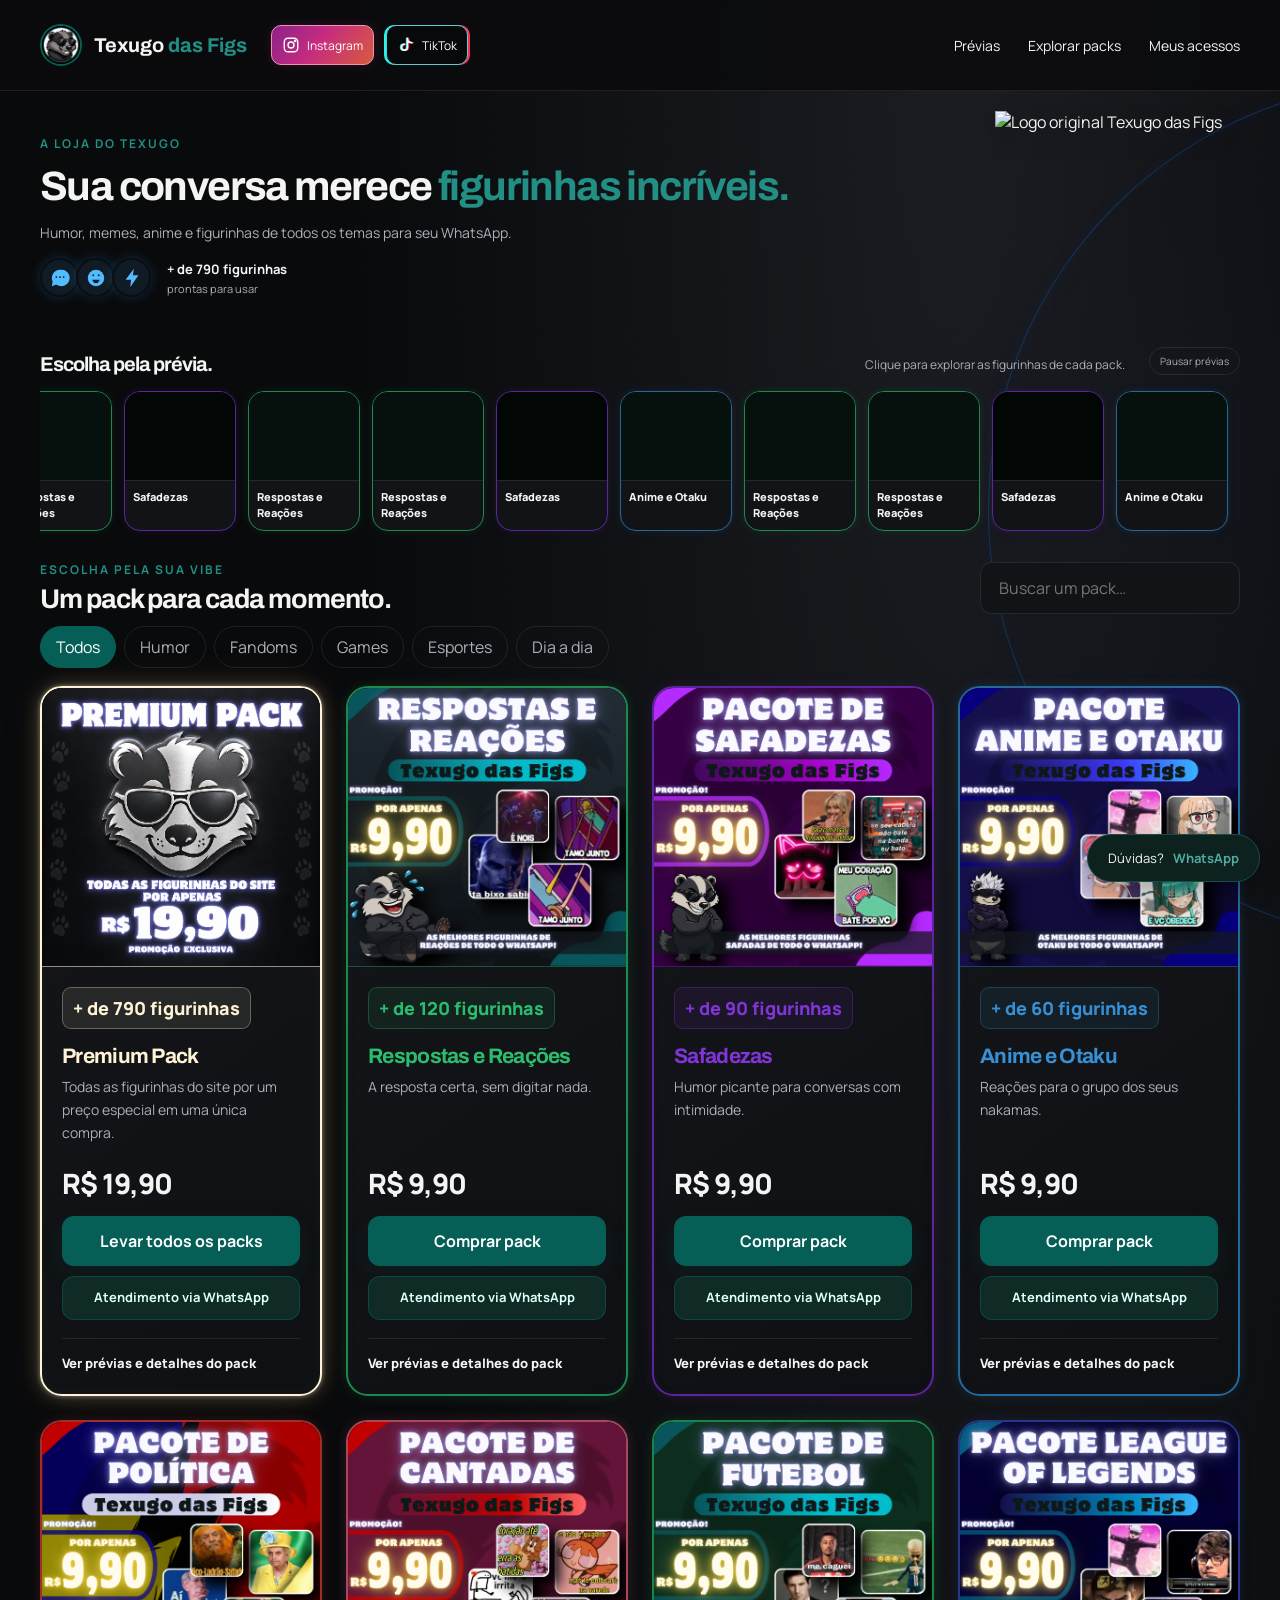
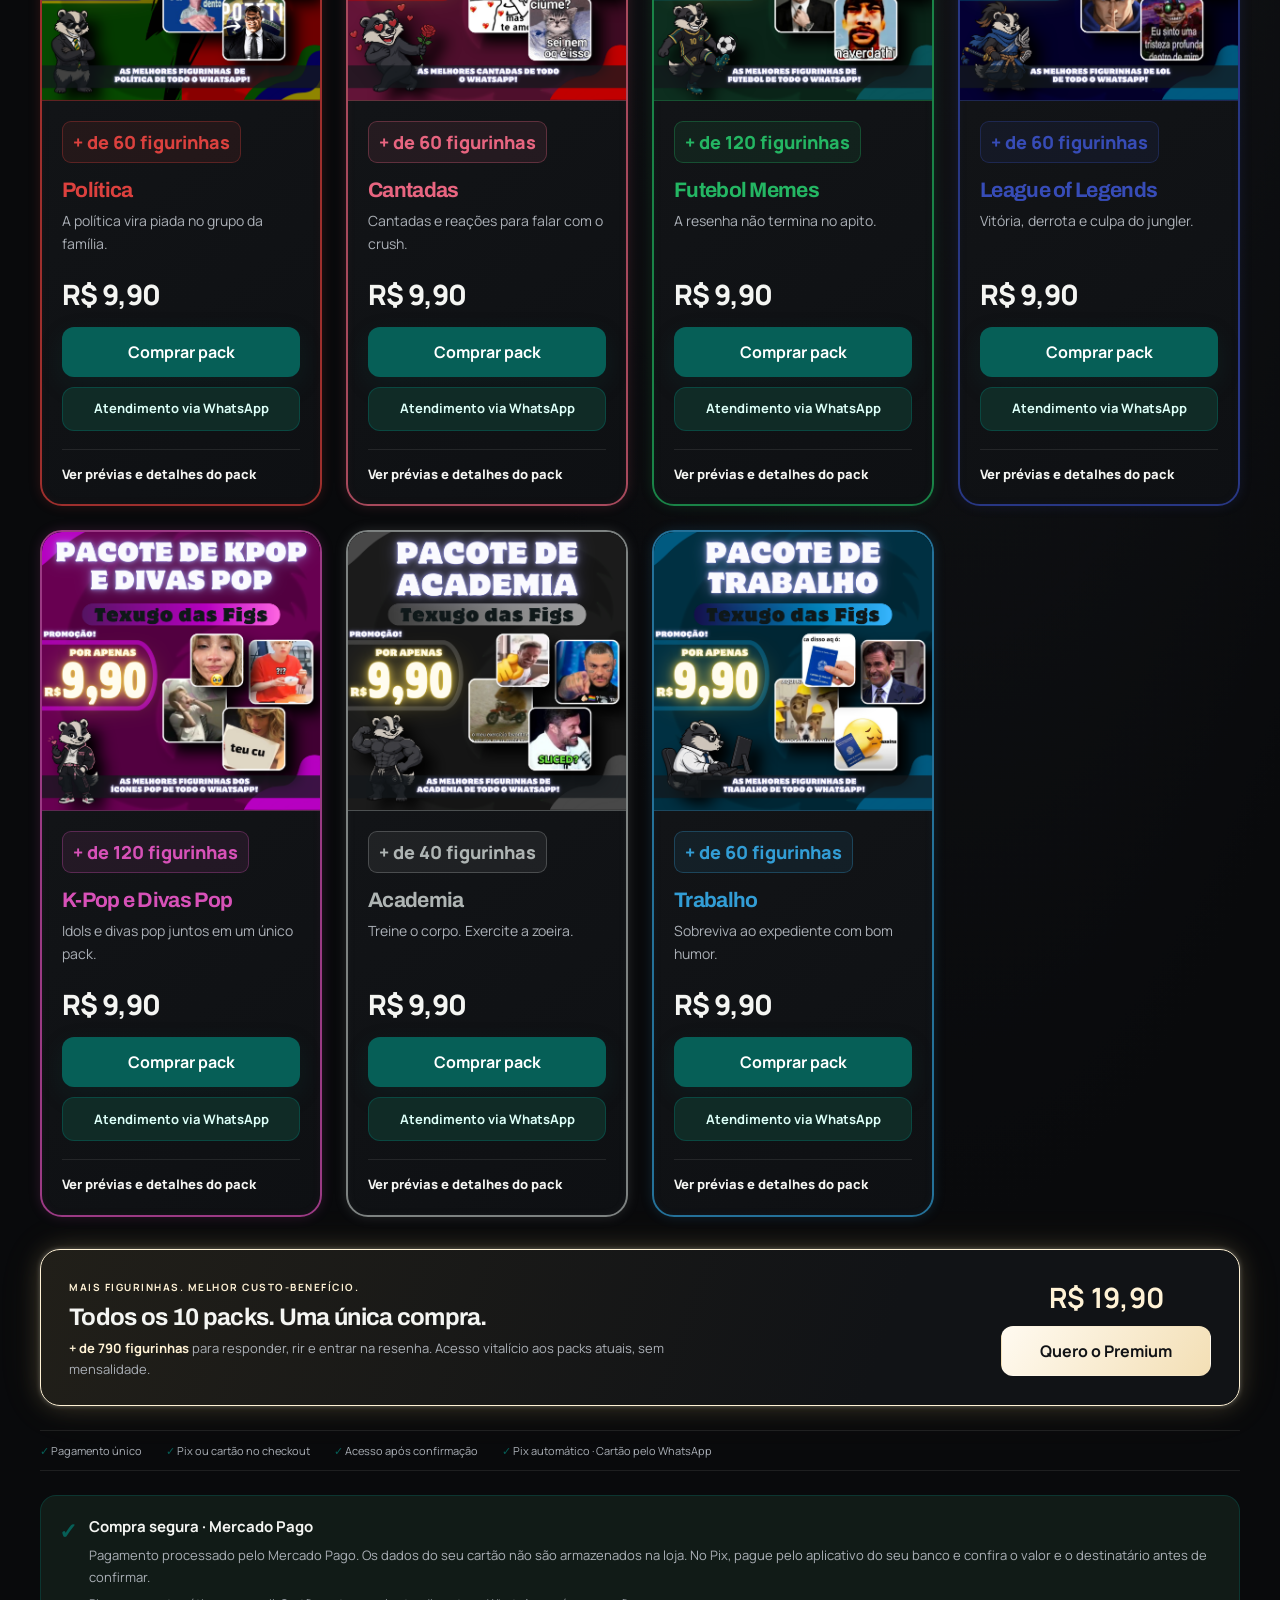
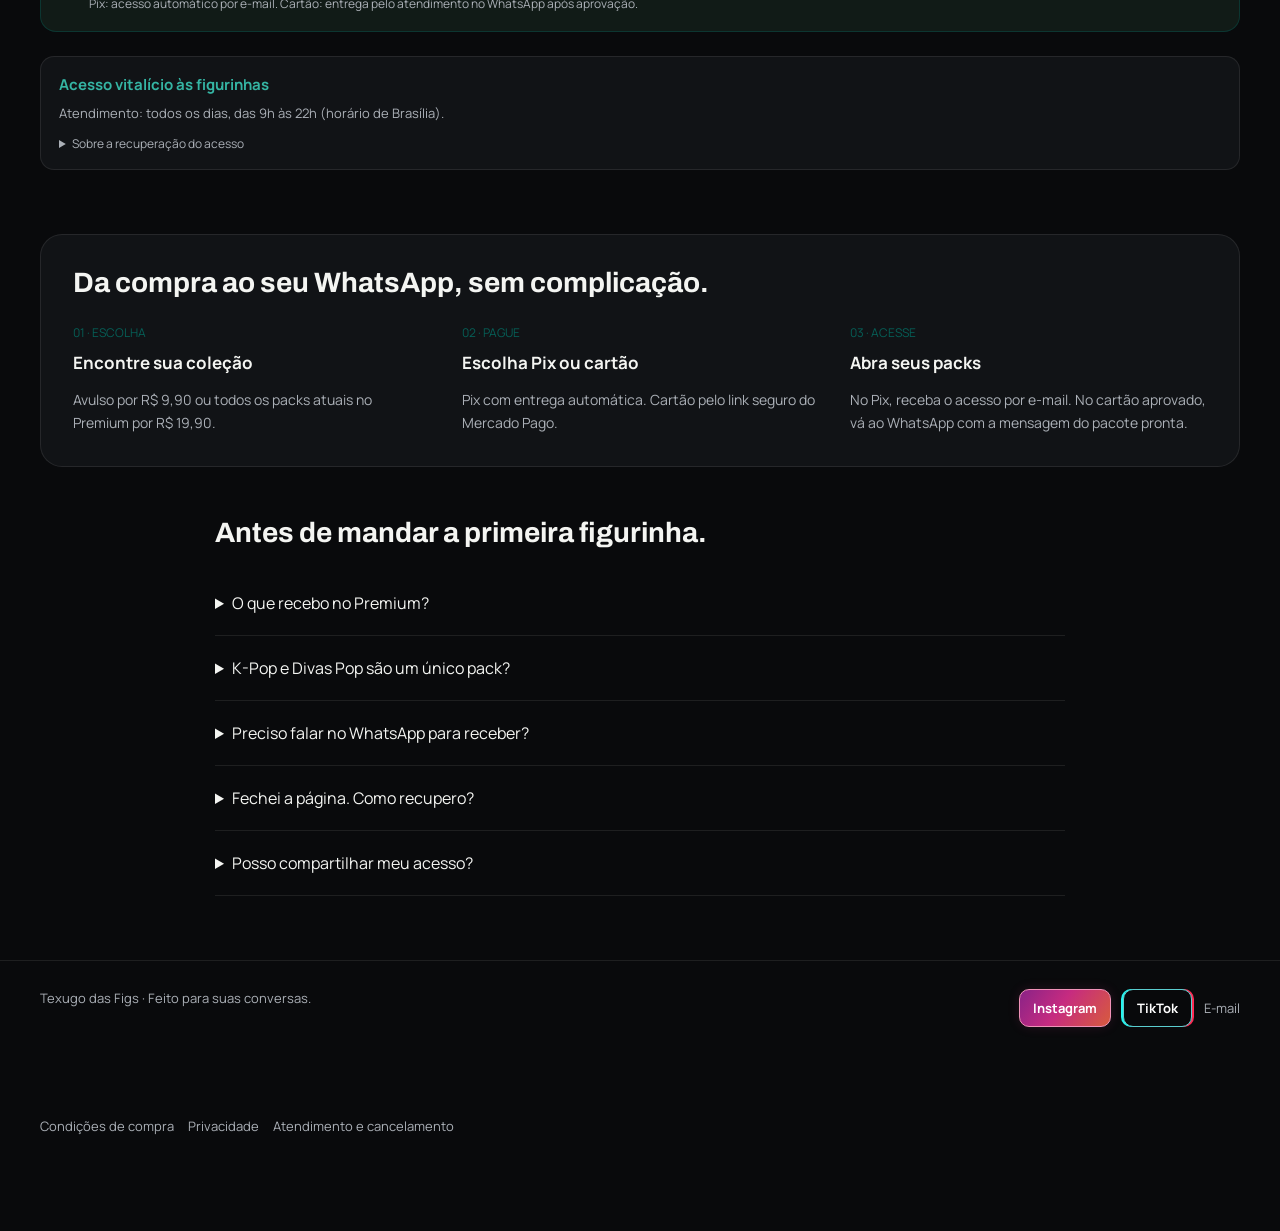
==== tiktok/index.html @ ea9af970 "Adicionar vitrine TikTok com catálogo próprio" ====
<!doctype html>
<html lang="pt-BR">
<head>
  <meta charset="utf-8"><meta name="viewport" content="width=device-width,initial-scale=1">
  <meta name="referrer" content="no-referrer"><meta name="theme-color" content="#050b09"><meta name="robots" content="noindex,nofollow">
  <meta name="description" content="Texugo das Figs — escolha seu pack, pague e acesse seus canais.">
  <title>Texugo das Figs · Seus packs, sem complicação</title>
  <link rel="icon" href="../media/icone02.png"><link rel="stylesheet" href="../styles.css?v=c48d117406fb">
  <script src="../app.js?v=26219bab8dd5" type="module"></script>
</head>
<body>
  <div id="demo-banner" class="demo-banner" hidden>PRÉVIA LOCAL · Pagamentos e e-mails simulados. Nenhuma cobrança real.</div>
  <header class="header"><div class="brand-zone"><a class="brand" id="home-link" href="/"><img src="../media/icone02.png" alt=""><span>Texugo <strong>das Figs</strong></span></a><div class="social-links" aria-label="Redes sociais"><a class="social-link" href="https://www.instagram.com/texugodasfigs/" target="_blank" rel="noopener noreferrer" aria-label="Instagram do Texugo das Figs"><svg viewBox="0 0 24 24" aria-hidden="true"><rect x="3" y="3" width="18" height="18" rx="5"/><circle cx="12" cy="12" r="4"/><circle cx="17.5" cy="6.5" r=".8"/></svg><span>Instagram</span></a><a class="social-link" href="https://www.tiktok.com/@texugodasfigs" target="_blank" rel="noopener noreferrer" aria-label="TikTok do Texugo das Figs"><svg viewBox="0 0 24 24" aria-hidden="true"><path d="M14 3v12a4 4 0 1 1-4-4m4-8c0 4 3 6 6 6"/></svg><span>TikTok</span></a></div></div><nav aria-label="Principal"><a id="previews-link" href="/#previas">Prévias</a><a id="catalog-link" href="/#packs">Explorar packs</a><a id="recover-link" href="/recuperar">Meus acessos</a></nav></header>
  <main id="main" tabindex="-1"><p class="loading">Preparando suas figurinhas…</p></main>
  <footer><span>Texugo das Figs · Feito para suas conversas.</span><div class="footer-socials"><a href="https://www.instagram.com/texugodasfigs/" target="_blank" rel="noopener noreferrer">Instagram</a><a href="https://www.tiktok.com/@texugodasfigs" target="_blank" rel="noopener noreferrer">TikTok</a><a href="mailto:texugodasfigs@gmail.com">E-mail</a></div></footer>
  <a class="support" target="_blank" rel="noopener noreferrer" href="https://wa.me/5588992367356?text=Ol%C3%A1%2C%20Texugo%20das%20Figs!%20Queria%20saber%20mais%20sobre%20os%20seus%20packs." aria-label="Tirar dúvidas no WhatsApp">Dúvidas? <span>WhatsApp</span></a>
  <div class="policy-links" aria-label="Informações da loja"><a href="/condicoes">Condições de compra</a><a href="/privacidade">Privacidade</a><a href="/atendimento">Atendimento e cancelamento</a></div>
  <noscript>Ative o JavaScript para escolher um pacote e acompanhar sua compra.</noscript>
</body>
</html>
---- styles.css ----
@import url('https://fonts.googleapis.com/css2?family=Archivo:wght@500;600;700;800;900&family=Manrope:wght@400;500;600;700;800&display=swap');
:root{color-scheme:dark;--bg:#050b09;--panel:#0a1512;--line:rgba(255,255,255,.11);--text:#f4f5f2;--muted:#9eada7;--green:#18ad78;--radius:22px;font-family:Manrope,Arial,Helvetica,sans-serif;background:var(--bg);color:var(--text)}
*{box-sizing:border-box}body{margin:0}a{color:inherit;text-decoration:none}button,input{font:inherit}button,a,input{touch-action:manipulation}button{cursor:pointer}button:disabled{cursor:wait;opacity:.55}[hidden]{display:none!important}:focus-visible{outline:3px solid var(--green);outline-offset:5px}button,a,input{outline-offset:4px}
.demo-banner{text-align:center;background:#e8c66d;color:#201a08;font-size:13px;font-weight:700;padding:10px 16px}.header{max-width:1440px;margin:auto;padding:24px 40px;display:flex;align-items:center;justify-content:space-between;border-bottom:1px solid var(--line);gap:20px}.brand{display:flex;align-items:center;gap:12px;font-size:20px;font-weight:700;white-space:nowrap}.brand img{width:42px;height:42px;object-fit:contain}.brand strong{color:var(--green)}nav{display:flex;gap:28px;font-size:14px}nav a:hover{color:var(--green)}main{max-width:1440px;margin:auto;padding:0 40px 64px;min-height:65vh}.hero{padding:70px 0 54px;display:grid;grid-template-columns:1.4fr 1fr;gap:50px;align-items:center}.eyebrow{font-size:12px;letter-spacing:2px;color:var(--green);font-weight:700;text-transform:uppercase}.hero h1{font-size:clamp(38px,5.7vw,78px);line-height:1.04;letter-spacing:-3px;margin:20px 0 24px;max-width:850px}.hero h1 em{font-style:normal;color:var(--green)}p{color:var(--muted);line-height:1.65}.hero p{max-width:550px;font-size:17px}.button{display:inline-flex;align-items:center;justify-content:center;gap:8px;min-height:48px;padding:13px 20px;border-radius:12px;background:var(--green);color:#17260a;font-weight:700;border:1px solid transparent}.button:hover{filter:brightness(1.07)}.secondary{background:transparent;color:var(--text);border-color:var(--line)}.hero-actions{display:flex;gap:12px;flex-wrap:wrap;margin-top:30px}.hero-feature{background:var(--panel);padding:16px;border:1px solid #726733;border-radius:var(--radius);max-width:380px;justify-self:end;transform:rotate(2deg)}.hero-feature img{width:100%;aspect-ratio:1;object-fit:contain;display:block;border-radius:13px}.hero-feature div{padding:14px 8px 4px;display:flex;justify-content:space-between;align-items:center;gap:10px}.hero-feature strong{font-size:22px}.hero-feature span{font-size:12px;color:var(--green)}.benefits{display:flex;gap:28px;flex-wrap:wrap;padding:20px 0;border-top:1px solid var(--line);border-bottom:1px solid var(--line);font-size:13px;color:var(--muted)}.benefits span::before{content:'✓ ';color:var(--green)}.section-head{display:flex;justify-content:space-between;align-items:end;gap:24px;margin:48px 0 24px}.section-head h2{font-size:34px;letter-spacing:-1px;margin:8px 0 0}.search{background:var(--panel);border:1px solid var(--line);padding:14px 18px;border-radius:12px;color:var(--text);width:260px}.filters{display:flex;gap:8px;flex-wrap:wrap;margin-bottom:24px}.filter{border:1px solid var(--line);background:transparent;color:var(--muted);padding:9px 15px;border-radius:30px}.filter[aria-pressed=true]{color:#17260a;background:var(--green);border-color:var(--green)}.grid{display:grid;grid-template-columns:repeat(4,minmax(0,1fr));gap:20px}.card{background:var(--panel);border:1px solid var(--line);border-radius:var(--radius);overflow:hidden;display:flex;flex-direction:column}.card:hover{border-color:var(--accent)}.cover{display:block;width:100%;aspect-ratio:1;object-fit:contain;background:#09120f}.card-body{padding:20px;display:flex;flex-direction:column;flex:1}.count{font-size:18px;font-weight:800;color:var(--accent);margin-bottom:14px}.card h3{font-size:22px;letter-spacing:-.7px;margin:0 0 8px}.card p{font-size:14px;margin:0 0 20px}.card small{color:var(--muted);display:block;line-height:1.5;margin-top:10px}.card-bottom{margin-top:auto}.price{font-size:28px;font-weight:800;letter-spacing:-1px;display:block;margin-bottom:16px}.card .button{width:100%;min-height:44px}.steps{margin-top:64px;border:1px solid var(--line);border-radius:var(--radius);padding:32px;background:var(--panel)}.steps h2{margin:0 0 26px;font-size:28px}.step-grid{display:grid;grid-template-columns:repeat(3,1fr);gap:32px}.step-grid b{font-size:17px}.step-grid span{display:block;color:var(--green);font-size:12px;margin-bottom:10px}.step-grid p{font-size:14px;margin-bottom:0}.faq{max-width:850px;margin:50px auto 0}.faq h2{font-size:28px}details{border-bottom:1px solid var(--line);padding:20px 0}summary{cursor:pointer;line-height:1.5}details p{font-size:14px}footer{border-top:1px solid var(--line);max-width:1360px;margin:auto;padding:28px 40px 90px;display:flex;justify-content:space-between;gap:20px;color:var(--muted);font-size:13px}.support{position:fixed;right:20px;bottom:18px;border:1px solid #35523b;background:#152b1f;box-shadow:0 8px 28px #0005;border-radius:40px;padding:14px 20px;font-size:13px;z-index:5}.support span{color:var(--green);font-weight:bold;margin-left:6px}.checkout{max-width:980px;margin:52px auto;display:grid;grid-template-columns:.8fr 1fr;gap:40px;align-items:start}.order-summary{border:1px solid var(--line);border-radius:var(--radius);overflow:hidden;background:var(--panel)}.order-summary img{width:100%;aspect-ratio:1;object-fit:contain;display:block}.order-summary .info{padding:24px}.order-summary h2{font-size:26px;margin:0 0 14px}.checkout h1,.delivery h1{font-size:38px;letter-spacing:-1.5px;line-height:1.1;margin:16px 0}.checkout label,.recover label{display:block;margin:28px 0 10px;font-weight:700;font-size:14px}.checkout input[type=email],.recover input{display:block;width:100%;padding:16px;border:1px solid #526358;background:var(--panel);color:var(--text);border-radius:12px}.checkout .check{display:flex;align-items:start;gap:12px;line-height:1.6;font-weight:400;margin:22px 0}.check input{margin-top:5px;width:18px;height:18px;flex-shrink:0}.full{width:100%;margin-top:20px}.note{font-size:13px}.upgrade{border:1px solid #6e794d;border-radius:14px;padding:18px;margin-top:24px;background:#1f2919}.upgrade p{font-size:14px;margin:8px 0 14px}.error{color:#ffb3a7;line-height:1.5}.error:empty{display:none}.delivery,.recover{max-width:750px;margin:60px auto}.status-icon{font-size:32px;color:var(--green);background:var(--panel);width:64px;height:64px;border:1px solid var(--line);border-radius:50%;display:grid;place-items:center}.access-list{display:grid;grid-template-columns:1fr 1fr;gap:12px;margin:28px 0}.access{display:flex;justify-content:space-between;align-items:center;padding:20px;border-radius:14px;border:1px solid #425737;background:#1b2b1b;font-weight:700;line-height:1.5;gap:10px}.access:hover{border-color:var(--green)}.access span{color:var(--green)}.demo-tools{background:#231f12;border:1px dashed #a38b47;padding:18px;border-radius:14px;margin:30px 0}.demo-tools strong{display:block;color:#f2d475;font-size:14px}.demo-tools p{font-size:13px}.demo-buttons{display:flex;flex-wrap:wrap;gap:8px}.demo-buttons button{padding:10px;border:1px solid #a38b47;background:transparent;color:#f2d475;border-radius:8px}pre{white-space:pre-wrap;overflow-wrap:anywhere;background:var(--panel);padding:18px;line-height:1.7;font-size:12px;border-radius:12px}.loading{padding:60px;text-align:center}.origin{color:var(--muted);font-size:12px}.empty{padding:30px;text-align:center;grid-column:1/-1}
.cover{height:auto}
@media(max-width:1100px){.grid{grid-template-columns:repeat(3,minmax(0,1fr))}.hero h1{letter-spacing:-2px}.header,main{padding-left:24px;padding-right:24px}}
@media(max-width:760px){.grid{grid-template-columns:repeat(2,minmax(0,1fr));gap:14px}.hero{grid-template-columns:1fr;padding:40px 0;gap:30px}.hero-feature{display:none}.hero h1{font-size:48px}.hero p{font-size:16px}.benefits{gap:16px}.header{padding:18px 20px}.brand{font-size:16px;gap:8px}.brand img{width:32px;height:32px}nav{gap:14px;font-size:12px}nav a:first-child{display:none}.section-head{align-items:start;flex-direction:column}.search{width:100%}.card-body{padding:16px}.card h3{font-size:20px}.card p{font-size:13px}.count{font-size:18px}.price{font-size:28px}.step-grid{grid-template-columns:1fr;gap:22px}.steps{padding:24px}.checkout{grid-template-columns:1fr;gap:24px;margin-top:30px}.order-summary{display:flex;align-items:center}.order-summary img{width:140px;height:140px}.order-summary .info{padding:16px}.order-summary h2{font-size:22px}.order-summary .price{margin:0}.order-summary .count{font-size:16px}.access-list{grid-template-columns:1fr}.delivery h1,.checkout h1{font-size:32px}footer{flex-direction:column;padding-left:24px;padding-right:24px}.demo-banner{font-size:11px}.delivery,.recover{margin:38px auto}.support{padding:12px 16px}}
@media(max-width:430px){main{padding-left:16px;padding-right:16px}.grid{grid-template-columns:1fr}.hero h1{font-size:44px}.section-head h2{font-size:30px}.card-body{padding:22px}.card h3{font-size:24px}.order-summary img{width:110px;height:110px}.order-summary h2{font-size:19px}.order-summary .info{padding:12px}.brand{font-size:14px}.header{gap:10px}}
@media(prefers-reduced-motion:no-preference){.card,.button{transition:border-color .15s,filter .15s}html{scroll-behavior:smooth}}

/* Identidade da loja original: verde esmeralda sobre fundo escuro. */
body{background:radial-gradient(circle at 78% 3%,#0b2820 0,transparent 25%),var(--bg)}
h1,h2,h3,.brand{font-family:Archivo,Arial,sans-serif}
.button,.filter[aria-pressed=true]{color:#031710}.button{box-shadow:0 10px 25px #18ad7828}
.button.secondary{color:var(--text);box-shadow:none}
.brand img{border-radius:50%;border:2px solid #0b6754}
.brand-zone{display:flex;align-items:center;gap:24px;min-width:0}
.social-links,.footer-socials{display:flex;align-items:center;gap:12px}
.social-link{display:inline-flex;align-items:center;justify-content:center;gap:7px;min-width:40px;min-height:40px;border:1px solid var(--line);border-radius:10px;padding:8px 10px;font-size:12px;color:var(--muted);background:#ffffff05}
.social-link:hover{border-color:var(--green);color:var(--text)}
.social-link svg{width:18px;height:18px;fill:none;stroke:currentColor;stroke-width:1.8;stroke-linecap:round;stroke-linejoin:round}
.card{border-color:var(--accent)}.card-body{border-top:1px solid var(--accent)}.card h3{color:var(--accent)}
.service-button{font-size:13px;line-height:1.5;text-align:center;border-color:#25d36680;color:#d6ffec!important;background:#123d2c;min-height:44px;margin-top:10px;padding:10px}
.preview-link{display:flex;align-items:center;justify-content:space-between;gap:12px;width:100%;margin-top:18px;padding:15px 0 0;border:0;border-top:1px solid var(--line);background:transparent;color:var(--text);font-size:13px;font-weight:800;text-align:left;line-height:1.5}
.preview-link:hover{color:var(--accent)}.preview-link span{color:var(--accent)}
.preview-showcase{margin-top:40px}.preview-showcase .section-head p{font-size:14px;margin:0}
.preview-rail{display:flex;gap:16px;overflow-x:auto;padding:8px 0 18px;scrollbar-width:thin;scrollbar-color:var(--green) var(--bg)}
.preview-tile{flex:0 0 154px;min-width:0;display:flex;flex-direction:column;align-items:stretch;border:1px solid var(--accent);border-radius:16px;overflow:hidden;padding:0;background:var(--panel);color:var(--text);text-align:left}
.preview-tile img,.preview-tile video{display:block;width:100%;height:154px;object-fit:contain;background:#06100c;pointer-events:none;padding:8px}
.preview-tile span{border-top:1px solid var(--line);padding:12px;font-size:12px;font-weight:800;min-height:54px;line-height:1.5}
.preview-open{overflow:hidden}
.preview-dialog{color:var(--text);background:linear-gradient(145deg,#0a1512,#050b09);border:1px solid var(--accent);border-radius:22px;width:min(780px,calc(100% - 32px));max-height:90dvh;padding:26px;overflow:auto;box-shadow:0 30px 80px #0009;scrollbar-width:thin}
.preview-dialog::backdrop{background:#000c;backdrop-filter:blur(8px)}
.preview-head{display:flex;align-items:start;justify-content:space-between;gap:18px}
.preview-head h2{font-size:32px;margin:12px 0 0;color:var(--accent);line-height:1.1}
.preview-close{flex-shrink:0;width:40px;height:40px;border:1px solid var(--line);border-radius:50%;background:#ffffff08;color:#fff;font-size:26px}
.preview-description{font-size:14px;margin:18px 0}
.preview-stage{display:grid;place-items:center;height:clamp(230px,40vh,400px);background:#020705;border:1px solid var(--line);border-radius:14px;overflow:hidden}
.preview-stage img,.preview-stage video{display:block;width:100%;height:100%;max-height:clamp(230px,40vh,400px);object-fit:contain}
.preview-controls{display:flex;align-items:center;justify-content:space-between;gap:20px;margin-top:14px;font-size:13px;color:var(--muted)}
.preview-controls .button{min-height:40px;padding:8px 16px}
.preview-dots{display:flex;gap:8px;justify-content:center;margin:14px 0;flex-wrap:wrap}
.preview-dots button{border:1px solid var(--line);border-radius:50%;width:30px;height:30px;color:var(--muted);background:transparent;font-size:12px}
.preview-dots button[aria-pressed=true]{background:var(--accent);border-color:var(--accent);color:var(--bg);font-weight:bold}
.preview-buy{border-top:1px solid var(--line);padding-top:20px;margin-top:20px;display:flex;justify-content:space-between;align-items:center;gap:20px}
.preview-buy .count{display:block;margin-bottom:10px}.preview-buy .price{margin-bottom:0}
.preview-buy-actions{display:grid;max-width:330px}.preview-buy-actions .button{font-size:13px;text-align:center}
@media(max-width:1100px){.social-link span{display:none}.brand-zone{gap:14px}}
@media(max-width:760px){#catalog-link,#previews-link{display:none}.header{gap:10px}.brand-zone{gap:10px}.social-links{gap:6px}.social-link{min-width:36px;padding:7px}.preview-tile{flex-basis:132px}.preview-tile img,.preview-tile video{height:132px}.preview-dialog{padding:18px;width:calc(100% - 20px)}.preview-head h2{font-size:26px}.preview-buy{align-items:stretch;flex-direction:column}.preview-buy-actions{max-width:none}.preview-description{font-size:13px}.preview-showcase .section-head{gap:12px}.footer-socials{flex-wrap:wrap}.brand{font-size:14px}}
@media(max-width:370px){.brand span{display:none}}
.offer-section{min-height:70vh;display:grid;place-items:center;padding:48px 0}
.policy-links{max-width:1360px;margin:0 auto;padding:0 40px 96px;display:flex;flex-wrap:wrap;gap:14px;font-size:13px;color:var(--muted)}.policy-links a:hover,.legal-inline{color:var(--green);text-decoration:underline}.information-page{max-width:800px;margin:48px auto;overflow-wrap:anywhere}.information-page h1{font-size:36px;line-height:1.15}.information-page h2{font-size:22px;margin-top:30px}.information-page p{font-size:15px;line-height:1.8}.information-page .hero-actions{margin:20px 0}
.purchase-conditions details{padding:10px 0 0;border:0}.purchase-conditions summary{font-size:12px;color:var(--muted)}
.purchase-conditions{margin:20px 0;padding:16px 18px;border:1px solid var(--line);border-radius:14px;background:var(--panel)}.purchase-conditions strong{color:var(--green);font-size:15px}.purchase-conditions p{margin:8px 0 0;font-size:13px;line-height:1.65}
.secure-purchase{display:flex;align-items:flex-start;gap:12px;padding:18px;margin:24px 0;border:1px solid #18ad7866;border-radius:16px;background:#0e201a;line-height:1.6}.secure-purchase>span{color:var(--green);font-weight:800;font-size:22px;flex-shrink:0}.secure-purchase strong{color:var(--text);font-size:15px}.secure-purchase p{font-size:13px;margin:6px 0}.secure-purchase small{display:block;color:var(--muted);font-size:12px}.checkout .secure-purchase{margin-bottom:24px}
.payment-methods{border:1px solid var(--line);border-radius:16px;padding:16px;margin:0 0 22px}.payment-methods legend{padding:0 6px;font-weight:700}.payment-methods .check{margin:10px 0}.payment-wait{padding:16px;border:1px solid #18ad7866;border-radius:14px;background:#0e201a;line-height:1.65}.pix-box{margin:24px auto;padding:24px;border:1px solid var(--green);border-radius:20px;max-width:540px;text-align:left}.pix-box h2{font-size:24px}.pix-qr{display:block;margin:20px auto;background:white;border:12px solid white;border-radius:12px;max-width:100%;height:auto}.pix-box textarea{width:100%;box-sizing:border-box;resize:vertical;padding:12px;border:1px solid var(--line);border-radius:10px;background:#050b09;color:var(--text);font:14px monospace;overflow-wrap:anywhere;margin:8px 0 14px}.pix-box label{font-weight:700}[hidden]{display:none!important}
.payment-checkout{display:block;max-width:600px;margin:44px auto}.payment-card{padding:30px;border:1px solid #18ad7866;border-radius:24px;background:#080e0c;box-shadow:0 24px 70px #0007}.payment-checkout h1{font-size:30px;line-height:1.2;letter-spacing:-.8px}.payment-pack{display:flex;align-items:center;gap:14px;background:#121b18;border:1px solid var(--line);border-radius:16px;padding:12px 16px;margin:22px 0 14px}.payment-pack img{width:52px;height:52px;object-fit:contain;border-radius:8px}.payment-pack strong,.payment-pack span{display:block;line-height:1.5}.payment-pack span{color:var(--muted);font-size:16px}.payment-actions{display:grid;gap:12px}.payment-actions .button,.payment-checkout .method-help,.payment-checkout #pay,.payment-checkout #faq-back{width:100%;border-radius:40px;min-height:56px;text-align:center}.payment-actions .button{flex-direction:column;gap:2px;padding:12px 18px}.payment-actions strong{font-size:19px}.payment-actions small{font-size:12px;font-weight:500}.payment-checkout .method-pix{background:#00c875;border:1px solid #13e394;color:#021b10;box-shadow:none}.payment-checkout .method-card{background:#2979f7;border:1px solid #559aff;color:#fff;box-shadow:none}.payment-checkout .method-help{background:#101512;border:1px solid #82958b;color:#fff;box-shadow:none;font-size:16px}.payment-checkout .button:focus-visible,.payment-back:focus-visible,.payment-questions summary:focus-visible{outline:3px solid #fff;outline-offset:4px}.payment-back{border:0;background:transparent;padding:10px 0;color:var(--muted);font-size:13px}.payment-pack-line{padding:12px 16px;background:#121b18;border-radius:12px}.payment-questions{display:grid;gap:12px;margin:22px 0}.payment-questions details{padding:0;border:1px solid #82958b;border-radius:26px;background:#101512;overflow:hidden}.payment-questions summary{padding:15px 20px;font-size:15px;font-weight:700;text-align:center;list-style:none}.payment-questions summary::-webkit-details-marker{display:none}.payment-questions summary::after{content:' +';color:var(--green)}.payment-questions details[open] summary::after{content:' −'}.payment-questions p{padding:0 20px 18px;margin:0;font-size:14px}.payment-checkout h1:focus{outline:none}@media(max-width:500px){.payment-checkout{margin:24px auto}.payment-card{padding:24px 18px}.payment-checkout h1{font-size:27px}.payment-questions summary{padding:15px;font-size:14px}.payment-pack img{width:44px;height:44px}.payment-checkout #pay{font-size:14px;padding:14px 12px}}
.offer-card{width:min(510px,100%);padding:28px;border:1px solid #18ad7866;border-radius:24px;background:linear-gradient(145deg,#0a1512,#050b09);box-shadow:0 24px 70px #0007,0 0 32px #18ad780b}
.offer-brand{margin-bottom:28px}.offer-card h1{font-size:30px;line-height:1.15;letter-spacing:-1px;margin:14px 0 8px}.offer-subtitle{font-size:13px;margin:0 0 20px}
.offer-message{display:flex;align-items:start;gap:10px;margin-top:12px}.offer-message img{width:30px;height:30px;border:1px solid var(--green);border-radius:50%;object-fit:cover;margin-top:8px;flex-shrink:0}.offer-message p{margin:0;padding:14px 16px;background:#0e201a;border:1px solid var(--line);border-radius:16px 16px 16px 4px;font-size:14px;line-height:1.6;flex:1}.offer-message strong{color:var(--text)}
.offer-actions{display:grid;gap:10px;margin:22px 0 16px}.offer-actions .button{border-radius:40px;min-height:48px;font-size:14px;line-height:1.5;text-align:center}.offer-actions .secondary{border-color:#9eada780}
.offer-about{font-size:12px;border-top:1px solid var(--line);border-bottom:0;padding:16px 0}.offer-about p{font-size:12px}.offer-back{font-size:13px;color:var(--green);font-weight:700}.offer-brand span{display:inline!important}
@media(max-width:500px){.offer-section{padding:28px 0}.offer-card{padding:22px 18px}.offer-card h1{font-size:27px}.offer-message p{font-size:13px;padding:12px}.offer-actions .button{font-size:13px}.offer-brand{margin-bottom:24px}}

/* Acervo atualizado: carvão neutro, capas compactas e contorno neon discreto. */
:root{--bg:#090a0c;--panel:#111316;--muted:#abb0b7;--line:#ffffff16}
body{background:radial-gradient(ellipse at 75% 0%,#1b1d22 0,transparent 45%),#090a0c}
.header{background:#0b0c0ee8}.hero{padding:42px 0 32px;grid-template-columns:1.2fr .8fr;gap:36px}.hero h1{font-size:clamp(36px,4.4vw,60px);letter-spacing:-2px;margin:16px 0}.hero p{font-size:15px;max-width:620px}.hero p strong{color:var(--text)}.hero-art{display:grid;place-items:center}.hero-art img{width:100%;max-width:460px;height:auto;object-fit:contain;border-radius:20px;border:1px solid #ffffff10;box-shadow:0 20px 60px #0006}.hero-stats{display:grid;grid-template-columns:repeat(3,1fr);gap:10px;margin-top:24px}.hero-stats>div{border-left:2px solid #12845d;padding:3px 12px}.hero-stats strong{font-size:22px;display:block;color:#f0f4f1;letter-spacing:-.5px}.hero-stats span{display:block;color:var(--muted);font-size:11px;line-height:1.5;margin-top:5px}.hero-actions{margin-top:24px}
.premium-promo{display:flex;justify-content:space-between;align-items:center;gap:32px;padding:24px 28px;border:1px solid #9a7d29;border-radius:20px;background:linear-gradient(110deg,#201d13,#111316 70%);box-shadow:0 0 18px #bc96271c;margin:0 0 26px}.premium-promo .eyebrow{color:#dbb850;font-size:10px;letter-spacing:1.5px}.premium-promo h2{font-size:24px;margin:8px 0;letter-spacing:-.7px}.premium-promo p{font-size:13px;max-width:650px;margin:0}.premium-promo p strong{color:#e4cc83}.premium-promo-buy{flex-shrink:0;display:grid;gap:10px;min-width:210px}.premium-promo-buy>strong{font-size:28px;color:#ead18a;text-align:center}.premium-promo-buy .button{background:#ddbd58;color:#1c180b;box-shadow:none}
.grid{gap:24px}.card{--neon:color-mix(in srgb,var(--accent) 72%,#000);border:1px solid var(--neon);background:linear-gradient(145deg,#141619,#0e1013);box-shadow:0 0 12px color-mix(in srgb,var(--neon) 24%,transparent),inset 0 0 9px color-mix(in srgb,var(--neon) 7%,transparent)}.card:hover{border-color:var(--neon);box-shadow:0 0 20px color-mix(in srgb,var(--neon) 38%,transparent)}.card .cover{width:calc(100% - 40px);max-width:200px;aspect-ratio:1;height:auto;margin:20px auto 16px;border-radius:12px;background:#101114}.card-body{border-top:1px solid color-mix(in srgb,var(--neon) 55%,transparent);padding:20px}.card .count{font-size:18px;background:color-mix(in srgb,var(--accent) 9%,transparent);border:1px solid color-mix(in srgb,var(--accent) 30%,transparent);border-radius:9px;padding:8px 10px;margin-bottom:16px;width:fit-content}.card h3{font-size:21px}.card .price{font-size:28px;margin-bottom:14px}.card p{min-height:46px}.preview-tile{border-color:color-mix(in srgb,var(--accent) 72%,#000);box-shadow:0 0 9px color-mix(in srgb,var(--accent) 12%,transparent)}.preview-dialog,.offer-card{background:linear-gradient(145deg,#17191d,#0c0d10)}.payment-card{background:#101215}.steps,.purchase-conditions{background:#111316}.secure-purchase{background:#111b17}
@media(max-width:760px){.hero{grid-template-columns:1fr;gap:22px;padding-top:28px}.hero-art{grid-row:1}.hero-art img{max-width:280px}.hero h1{font-size:42px}.hero-stats strong{font-size:20px}.hero-stats>div{padding-left:10px}.premium-promo{align-items:stretch;gap:18px;flex-direction:column;padding:22px}.premium-promo h2{font-size:23px}.premium-promo-buy{grid-template-columns:auto 1fr;align-items:center;gap:20px;min-width:0}.premium-promo-buy>strong{font-size:26px;white-space:nowrap}.card .cover{max-width:160px;margin:16px auto}.card-body{padding:16px}.card h3{font-size:20px}.card .count{font-size:18px;padding:7px 9px}}
@media(max-width:430px){.hero-art img{max-width:235px}.hero h1{font-size:37px;letter-spacing:-1.5px}.hero-stats{gap:4px}.hero-stats strong{font-size:18px}.hero-stats span{font-size:10px}.card .cover{max-width:195px}.card-body{padding:20px}.premium-promo-buy{grid-template-columns:1fr}.premium-promo-buy .button{width:100%}}
.card[data-pack="premium"]{--neon:#fff2d5;border-color:#fff2d5;box-shadow:0 0 5px #fffaf16b,0 0 19px #f4d89338,0 0 42px #e8bf6419,inset 0 0 14px #fff2d509}.card[data-pack="premium"]:hover{box-shadow:0 0 7px #fffaf18a,0 0 25px #f4d89352,0 0 55px #e8bf6424,inset 0 0 16px #fff2d50d}.premium-promo{border-color:#fff2d5;background:linear-gradient(110deg,#211f19,#111316 70%);box-shadow:0 0 5px #fffaf14a,0 0 24px #f4d8932e,0 0 48px #e8bf6414}.premium-promo .eyebrow,.premium-promo p strong,.premium-promo-buy>strong{color:#fff2d5}.premium-promo-buy .button{background:linear-gradient(125deg,#fffaf0,#f3dfb5);color:#111316}.offer-card,.hero-feature,.preview-dialog[data-pack="premium"],.payment-card[data-pack="premium"]{border-color:#fff2d5;box-shadow:0 24px 70px #0007,0 0 6px #fffaf142,0 0 28px #f4d89330,0 0 55px #e8bf6414}

:root{--green:#087f73}.button:not(.secondary):not(.method-pix):not(.method-card):not(.method-help){color:#fff}.filter[aria-pressed=true]{color:#fff}.premium-promo-buy .button{color:#111316!important}.hero h1 em,.eyebrow,.brand strong{color:#35b5a4}.hero-stats>div{border-left-color:#087f73}.button{box-shadow:0 8px 24px #087f7326}.button.secondary{box-shadow:none}.support{background:#102723;border-color:#22675e}.support span{color:#62c7b9}.secure-purchase{border-color:#087f7366}.brand img{border-color:#087f73}.service-button{border-color:#087f7390;background:#123630;color:#dcfff8!important}.preview-rail{scrollbar-color:#087f73 var(--bg)}
.pack-topics{display:block;margin:20px 0 18px;font-size:13px}.pack-topics ul{display:grid;grid-template-columns:repeat(3,minmax(0,1fr));gap:10px 18px;margin:0;padding-left:16px;list-style:disc}.pack-topics li{color:#fff;padding-left:1px;line-height:1.5}.pack-topics a{color:#fff;display:inline-block;font-weight:800;padding:3px 0}.pack-topics a:hover{text-decoration:underline;text-decoration-color:#35b5a4;text-underline-offset:5px}.card{scroll-margin-top:24px}.card:focus{outline:2px solid var(--accent);outline-offset:5px}
.social-link[href*="instagram.com"],.footer-socials a[href*="instagram.com"]{color:#fff;background:linear-gradient(125deg,#8a2387,#c62b80 45%,#d75b3d);border-color:#f092b8;box-shadow:0 0 12px #ce388127}.social-link[href*="tiktok.com"],.footer-socials a[href*="tiktok.com"]{color:#fff;background:#08090b;border-color:#5acdcf;box-shadow:-2px 0 0 #25f4ee,2px 0 0 #fe2c55}.social-link[href*="tiktok.com"] svg{filter:drop-shadow(-1px 0 0 #25f4ee) drop-shadow(1px 0 0 #fe2c55)}.footer-socials a[href*="instagram.com"],.footer-socials a[href*="tiktok.com"]{border-width:1px;border-style:solid;border-radius:10px;padding:9px 13px;font-weight:700}.social-link:hover{filter:brightness(1.12)}
@media(max-width:760px){.pack-topics ul{grid-template-columns:repeat(2,minmax(0,1fr));gap:8px 16px}.pack-topics{font-size:13px}.hero-stats{margin-top:20px}.preview-controls{gap:10px}.preview-controls .button{font-size:13px;padding:9px 12px}}
.purchase-conditions strong,.access span,.offer-back,.legal-inline{color:#35b5a4}.access{background:#102722;border-color:#22675e}
.pack-topics li a:first-child{display:inline-block}
:root{--green:#065f57}.hero h1 em,.eyebrow,.brand strong{color:#218f83}.hero-stats>div{border-left-color:#065f57}.button{box-shadow:0 8px 24px #065f5726}.button.secondary{box-shadow:none}.support{background:#0d211e;border-color:#194b44}.support span{color:#50aa9e}.brand img{border-color:#065f57}.service-button{border-color:#065f5790;background:#102b26}.secure-purchase{border-color:#065f5766}.preview-rail{scrollbar-color:#065f57 var(--bg)}.access{background:#0d211e;border-color:#194b44}
.preview-dialog{width:min(740px,calc(100% - 28px));padding:20px}.preview-head h2{font-size:26px}.preview-description{margin:12px 0;font-size:13px}.preview-gallery{display:grid;grid-template-columns:repeat(3,minmax(0,1fr));gap:10px}.preview-gallery figure{margin:0;min-width:0;padding:7px;background:#0c0e10;border:1px solid #ffffff16;border-radius:12px}.preview-cell{height:145px;display:grid;place-items:center;overflow:hidden;border-radius:8px;background:#050607}.preview-cell img,.preview-cell video{display:block;width:100%;height:145px;object-fit:contain}.preview-gallery figcaption{font-size:10px;color:var(--muted);text-align:center;padding-top:6px}.preview-gallery-note{font-size:11px;margin:12px 0 6px}.preview-about{padding:8px 0;border:0}.preview-about summary{font-size:12px;color:var(--muted)}.preview-about p{font-size:13px}.preview-buy{margin-top:10px;padding-top:14px}.preview-buy .count{font-size:18px}.preview-buy .price{font-size:28px}@media(max-width:600px){.preview-gallery{grid-template-columns:repeat(2,minmax(0,1fr));gap:8px}.preview-cell,.preview-cell img,.preview-cell video{height:110px}.preview-dialog{padding:16px}.preview-head h2{font-size:23px}.preview-buy{gap:12px}.preview-buy-actions .button{min-height:42px;padding:10px}}
.card .cover{width:calc(100% - 32px);max-width:230px}@media(max-width:760px){.card .cover{max-width:180px}}@media(max-width:430px){.card .cover{max-width:230px}}
.card .cover{width:100%;max-width:none;margin:0;border-radius:0;aspect-ratio:1;object-fit:contain}
.pack-list-title{font-size:15px;font-weight:800;color:#f4f5f6;letter-spacing:.2px;margin:24px 0 0}.pack-list-title+.pack-topics{margin-top:10px}
.hero-proof{display:flex;align-items:center;gap:16px;margin-top:17px}.hero-proof strong{display:block;font-size:13px;color:#f4f5f6}.hero-proof small{display:block;font-size:11px;color:var(--muted);margin-top:3px}.hero-icons{display:flex;padding-left:3px}.hero-icons>span{display:grid;place-items:center;width:39px;height:39px;margin-left:-3px;border:2px solid #080e14;border-radius:50%;background:#101b25;box-shadow:0 0 13px #40baff30}.hero-icons svg{width:22px;height:22px;fill:#53bbff}.hero-icons svg circle:not(:first-child),.hero-icons svg path:not(:first-child){fill:#101b25}
.hero{padding:25px 0 20px;grid-template-columns:minmax(0,1fr) 220px;gap:24px}.hero h1{font-size:clamp(30px,3.7vw,48px);line-height:1.08;margin:12px 0;letter-spacing:-1.6px}.hero p{font-size:14px;margin:0;max-width:620px}.hero-art img{max-width:220px;border-radius:14px}.benefits{padding:12px 0;gap:12px 24px;font-size:11px}.preview-showcase .section-head{margin:22px 0 12px}.preview-showcase .section-head h2{font-size:23px}.preview-showcase .section-head p{font-size:12px;margin:0}.preview-rail{scroll-behavior:auto;scroll-snap-type:none;gap:12px;padding-bottom:10px}.preview-tile{flex-basis:112px}.preview-tile img,.preview-tile video{height:100px}.preview-tile span{font-size:11px}.preview-showcase+#packs>.section-head{margin:22px 0 16px}.premium-promo{margin:32px 0 24px}@media(max-width:760px){.hero{grid-template-columns:minmax(0,1fr) 105px;gap:12px;padding:20px 0 16px}.hero-art{grid-row:auto}.hero-art img{max-width:105px}.hero h1{font-size:29px;letter-spacing:-1px}.hero .eyebrow{font-size:10px;letter-spacing:1.3px}.hero p{font-size:12px}.preview-showcase .section-head{margin-top:18px}.preview-showcase .section-head h2{font-size:21px}.preview-showcase .section-head p{display:none}.preview-tile{flex-basis:98px}.preview-tile img,.preview-tile video{height:88px}.benefits{gap:7px 14px;font-size:10px}}@media(max-width:430px){.hero{grid-template-columns:1fr}.hero-art{display:none}.hero h1{font-size:32px}.hero p{font-size:13px}.preview-showcase+#packs>.section-head h2{font-size:25px}}
.hero{grid-template-columns:minmax(0,1fr) 180px;padding:20px 0 18px}.hero h1{font-size:clamp(30px,3.2vw,42px)}.hero-art img{max-width:180px}.preview-showcase{margin-top:12px}.preview-showcase .section-head{margin:0 0 8px}.preview-showcase .section-head .eyebrow{display:none}.preview-showcase .section-head h2{font-size:20px;margin:0}.preview-tile img,.preview-tile video{height:88px}.preview-tile span{padding:8px;min-height:46px}.preview-showcase+#packs>.section-head{margin:16px 0 12px}.preview-showcase+#packs>.section-head h2{font-size:27px;margin:5px 0 0}.filters{margin-bottom:18px}.hero-proof{margin-top:14px}@media(max-width:760px){.hero{grid-template-columns:1fr 90px;padding:18px 0 14px}.hero-art img{max-width:90px}.hero h1{font-size:29px}.preview-showcase .section-head h2{font-size:19px}.preview-tile img,.preview-tile video{height:82px}.preview-showcase+#packs>.section-head h2{font-size:24px}}@media(max-width:430px){.hero{grid-template-columns:1fr}.hero h1{font-size:30px}.hero-proof{margin-top:13px}}
.rail-toggle{flex-shrink:0;border:1px solid var(--line);border-radius:20px;background:transparent;color:var(--muted);padding:6px 10px;font-size:10px}.rail-toggle:hover,.rail-toggle[aria-pressed=true]{border-color:#218f83;color:var(--text)}.preview-showcase .section-head p{margin-left:auto}@media(max-width:760px){.rail-toggle{font-size:10px;padding:5px 9px}}
@media(max-width:760px){.preview-showcase .section-head{flex-direction:row;align-items:center;justify-content:space-between}.preview-showcase+#packs>.section-head{flex-direction:row;align-items:center;gap:12px}.preview-showcase+#packs>.section-head h2{font-size:20px}.preview-showcase+#packs .search{width:130px;flex-shrink:0;padding:11px 10px;font-size:11px}.filters{flex-wrap:nowrap;overflow-x:auto;scrollbar-width:none;padding:2px 0;gap:6px}.filter{flex-shrink:0;padding:7px 11px;font-size:12px}}
body{position:relative;isolation:isolate}body::before{content:'';position:fixed;inset:0;background:url('./media/marca-dagua-20261014.png') center 32%/min(72vw,860px) auto no-repeat;opacity:.035;pointer-events:none;z-index:-1}.preview-rail{scrollbar-width:none;-ms-overflow-style:none;touch-action:pan-x pan-y;overscroll-behavior-x:contain}.preview-rail::-webkit-scrollbar{display:none;width:0;height:0}.card{border-width:2px}.card[data-pack="premium"]{border-width:2px}.hero{grid-template-columns:minmax(0,1fr) 250px}.hero-art img{max-width:240px;background:transparent;border:0;border-radius:0;box-shadow:none;filter:drop-shadow(0 7px 12px #0005)}@media(max-width:760px){.hero{grid-template-columns:minmax(0,1fr) 135px;gap:8px 14px}.hero>div:first-child{display:contents}.hero .eyebrow,.hero h1,.hero>div>p{grid-column:1}.hero h1{font-size:24px;margin:4px 0;letter-spacing:-.7px}.hero>div>p{font-size:12px}.hero .hero-proof{grid-column:1/-1;margin-top:6px}.hero-art{display:grid;grid-column:2;grid-row:1/span 3}.hero-art img{width:100%;max-width:135px}body::before{background-size:105vw auto;background-position:center 25%}}
/* Prévias de Safadezas, inclusive no Premium. */
.adult-preview{filter:brightness(.35)}
/* Horizonte de planeta: curva discreta, sem imagem nem interferência nos cliques. */
body::before{inset:auto;width:860px;height:860px;left:auto;right:-570px;top:80px;border:1px solid #1263d09c;border-radius:50%;background:radial-gradient(circle at 25% 50%,#0c2c5e10,transparent 65%);opacity:.58;box-shadow:0 0 18px #1255b51c,inset 0 0 28px #1255b510;pointer-events:none;z-index:-1}
@media(max-width:760px){body::before{width:600px;height:600px;right:-460px;top:110px;background:radial-gradient(circle at 25% 50%,#0c2c5e10,transparent 65%)}}
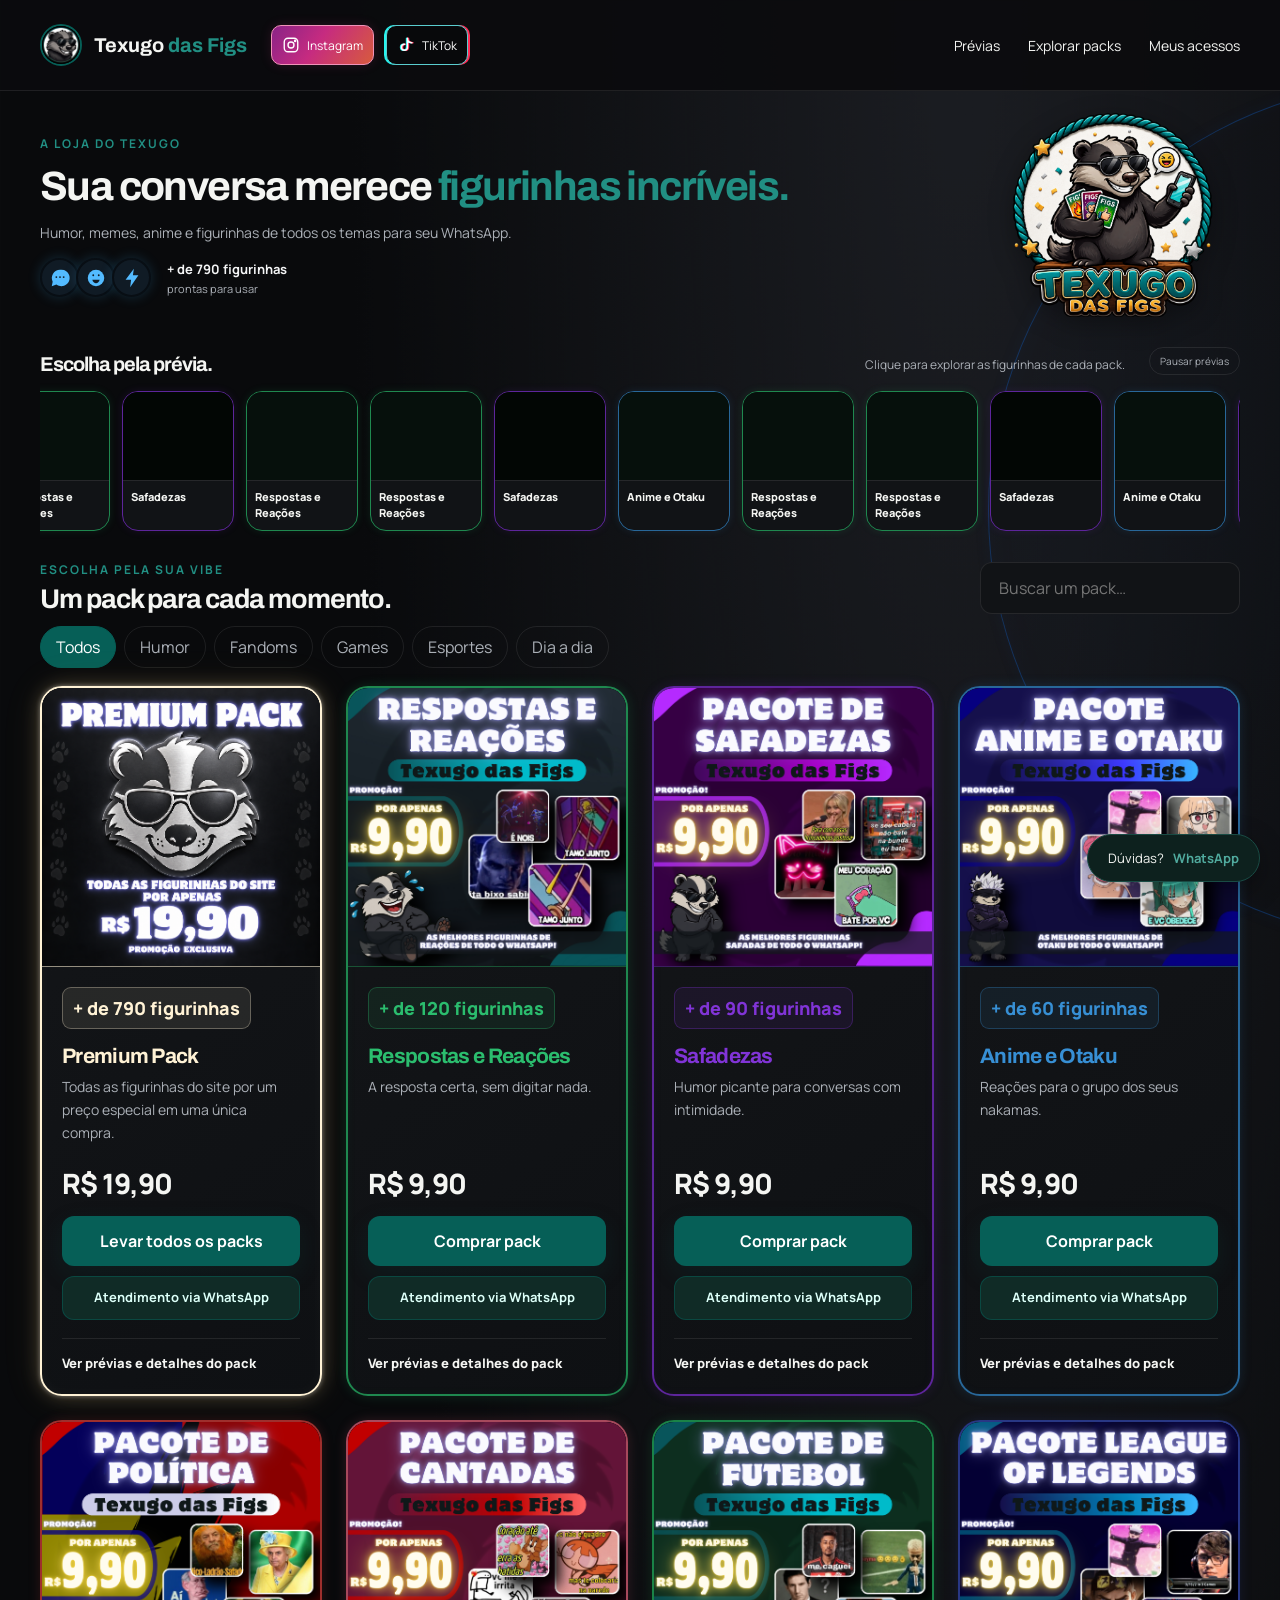
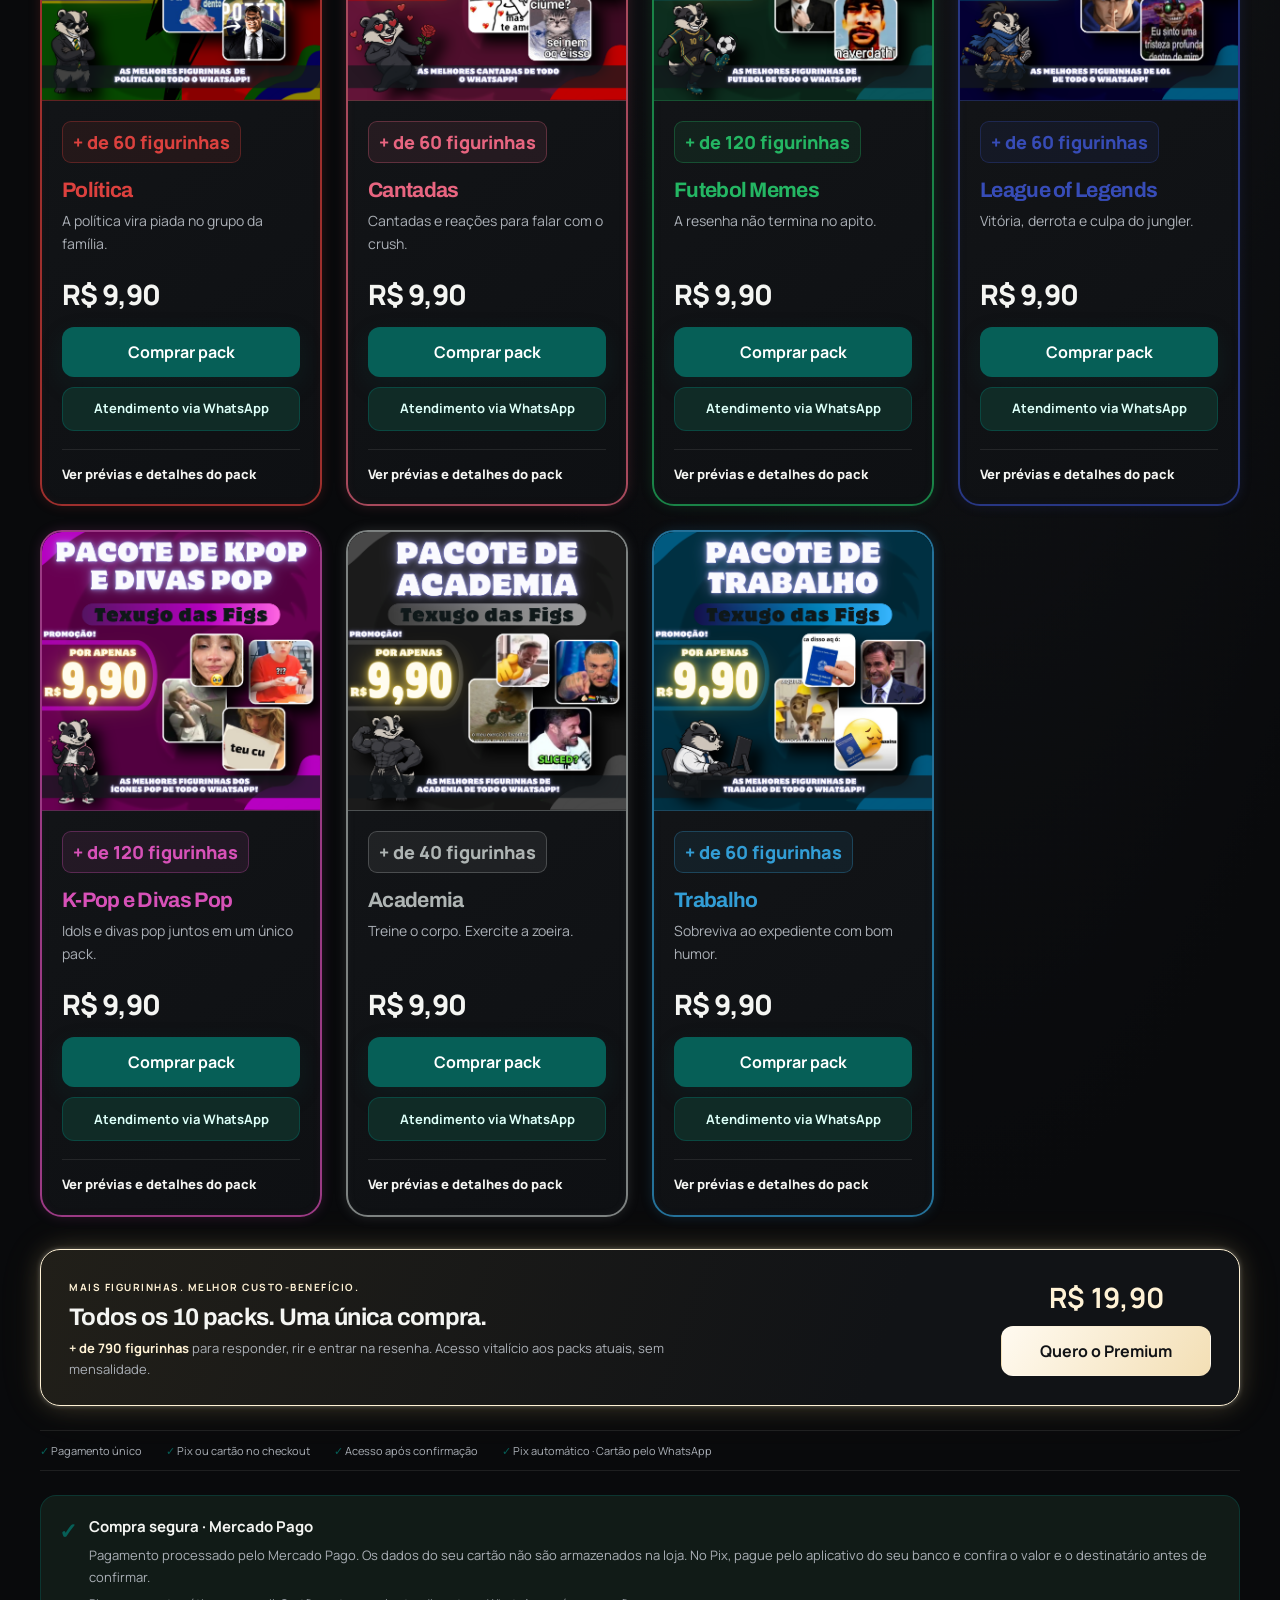
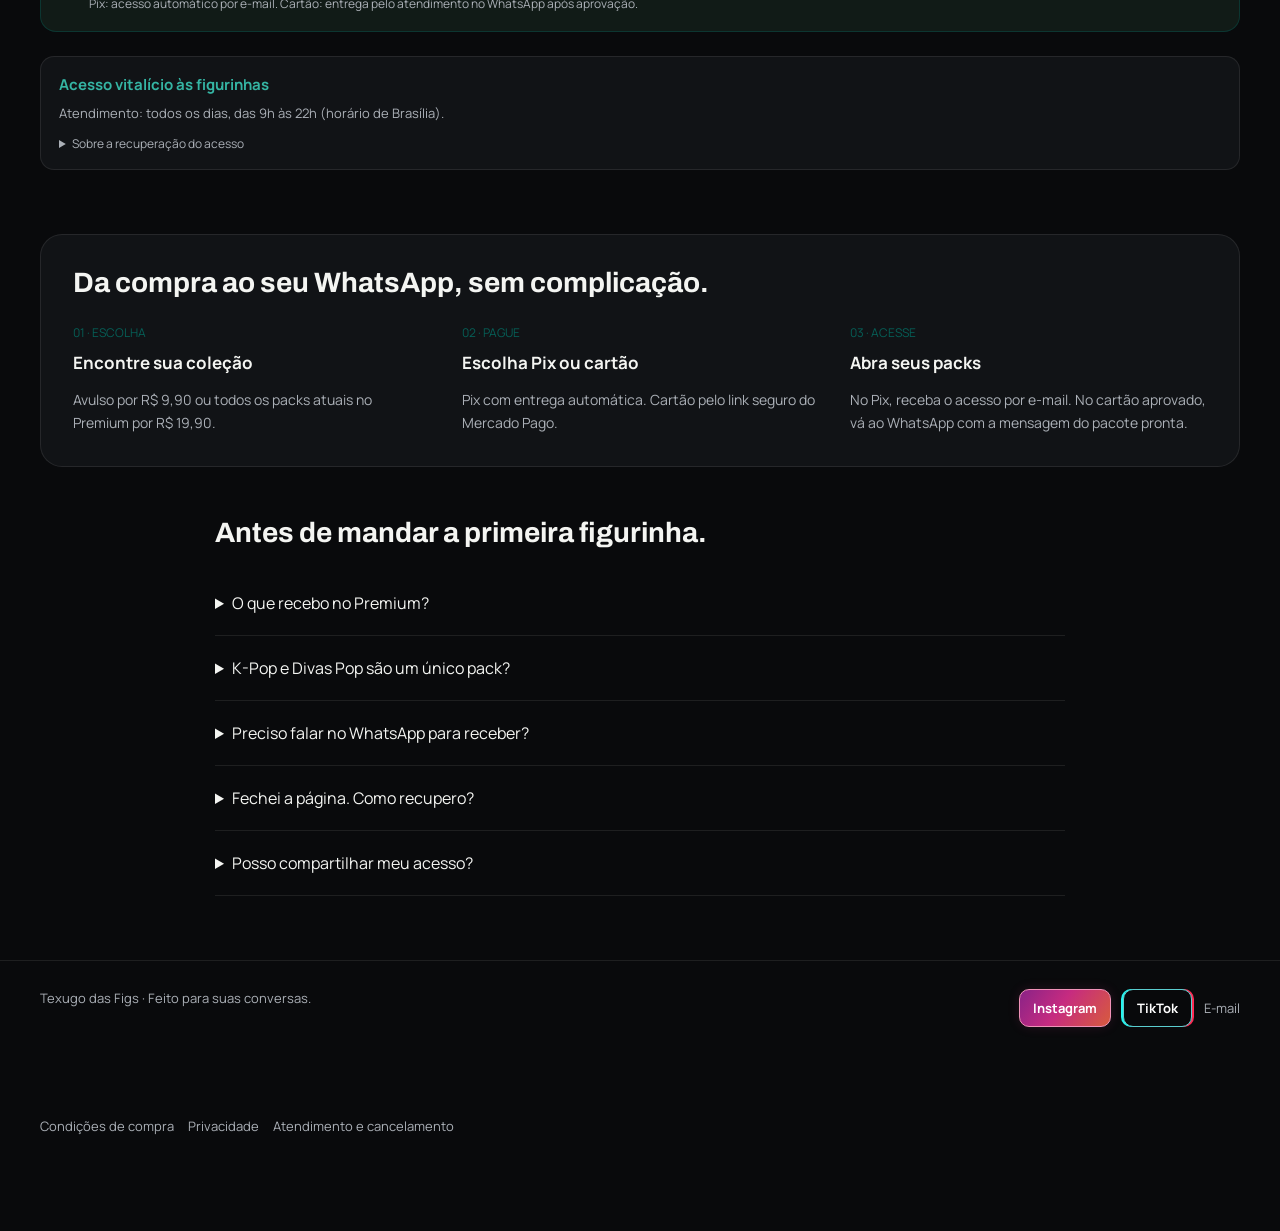
==== commit 436d2861: "Corrigir logo na vitrine TikTok" ====
--- a/tiktok/index.html
+++ b/tiktok/index.html
@@ -6,7 +6,7 @@
   <meta name="description" content="Texugo das Figs — escolha seu pack, pague e acesse seus canais.">
   <title>Texugo das Figs · Seus packs, sem complicação</title>
   <link rel="icon" href="../media/icone02.png"><link rel="stylesheet" href="../styles.css?v=c48d117406fb">
-  <script src="../app.js?v=26219bab8dd5" type="module"></script>
+  <script src="../app.js?v=e7d8c7c808d0" type="module"></script>
 </head>
 <body>
   <div id="demo-banner" class="demo-banner" hidden>PRÉVIA LOCAL · Pagamentos e e-mails simulados. Nenhuma cobrança real.</div>
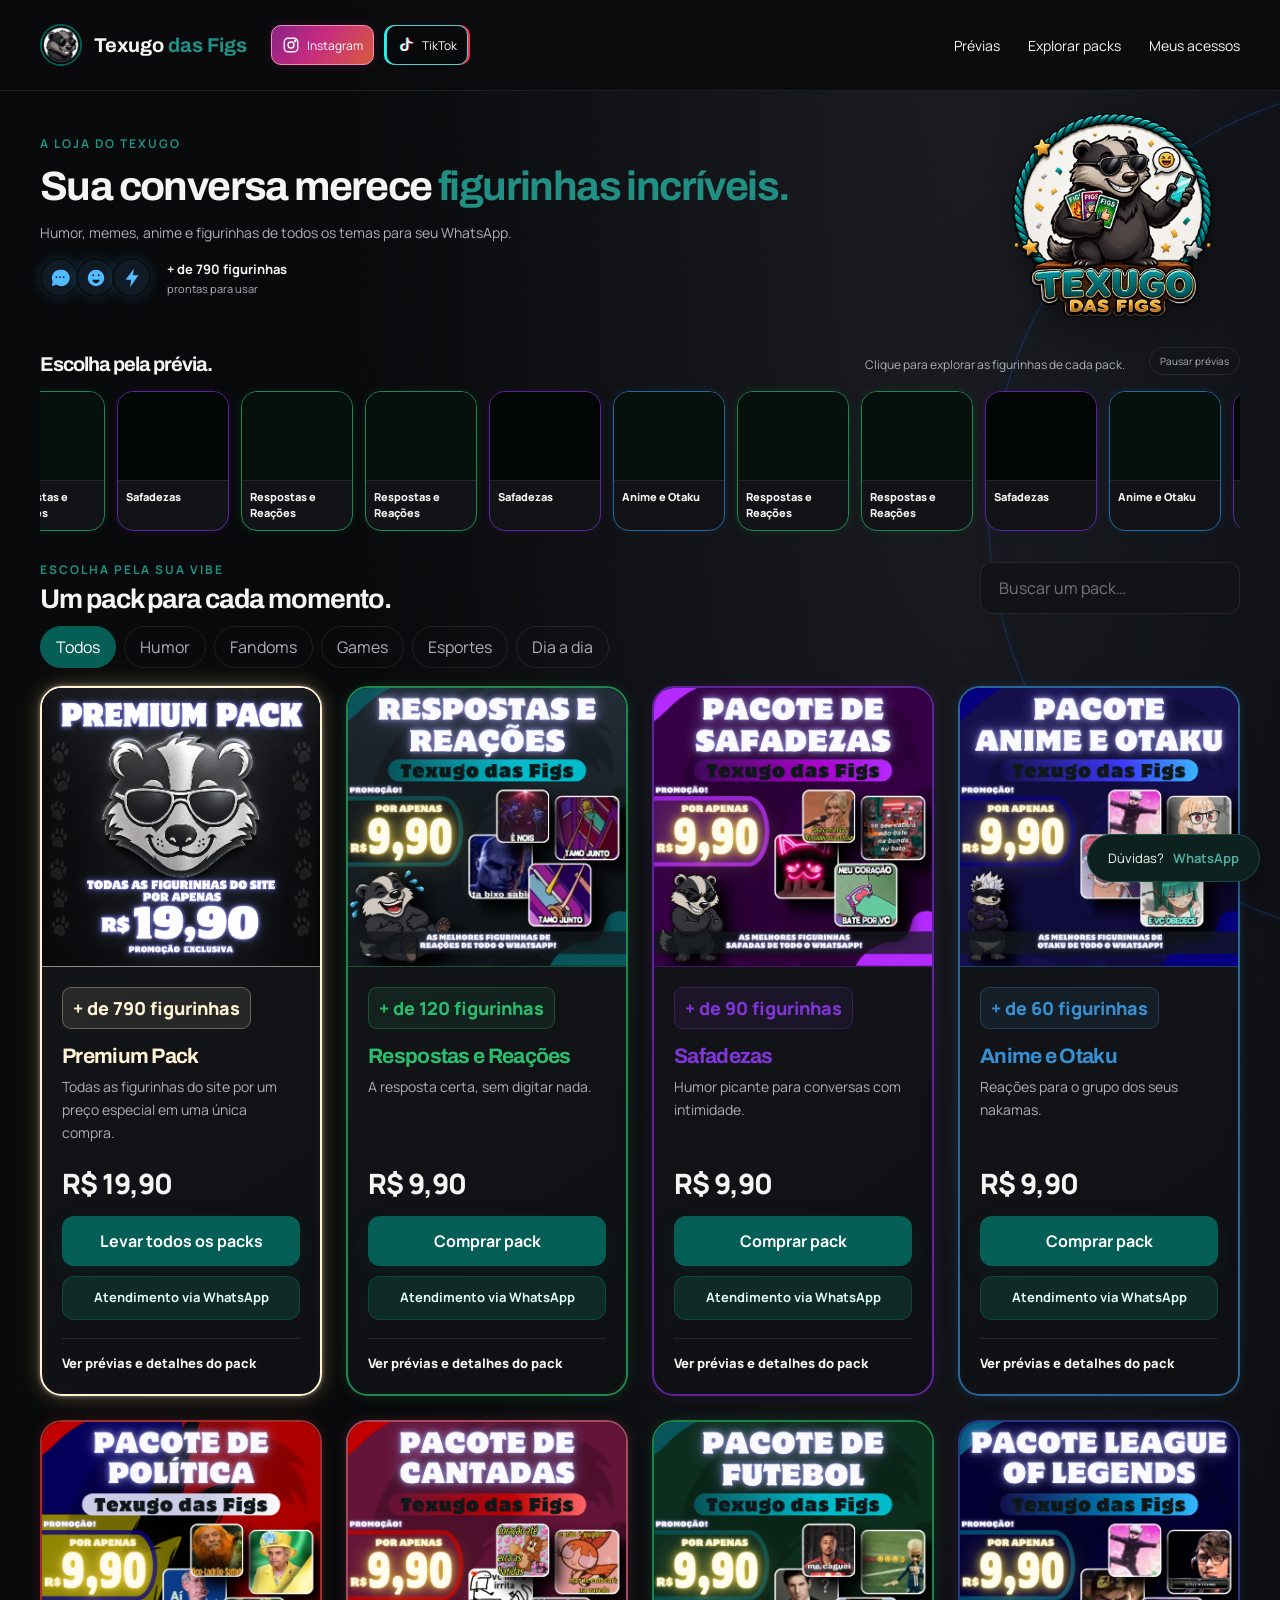
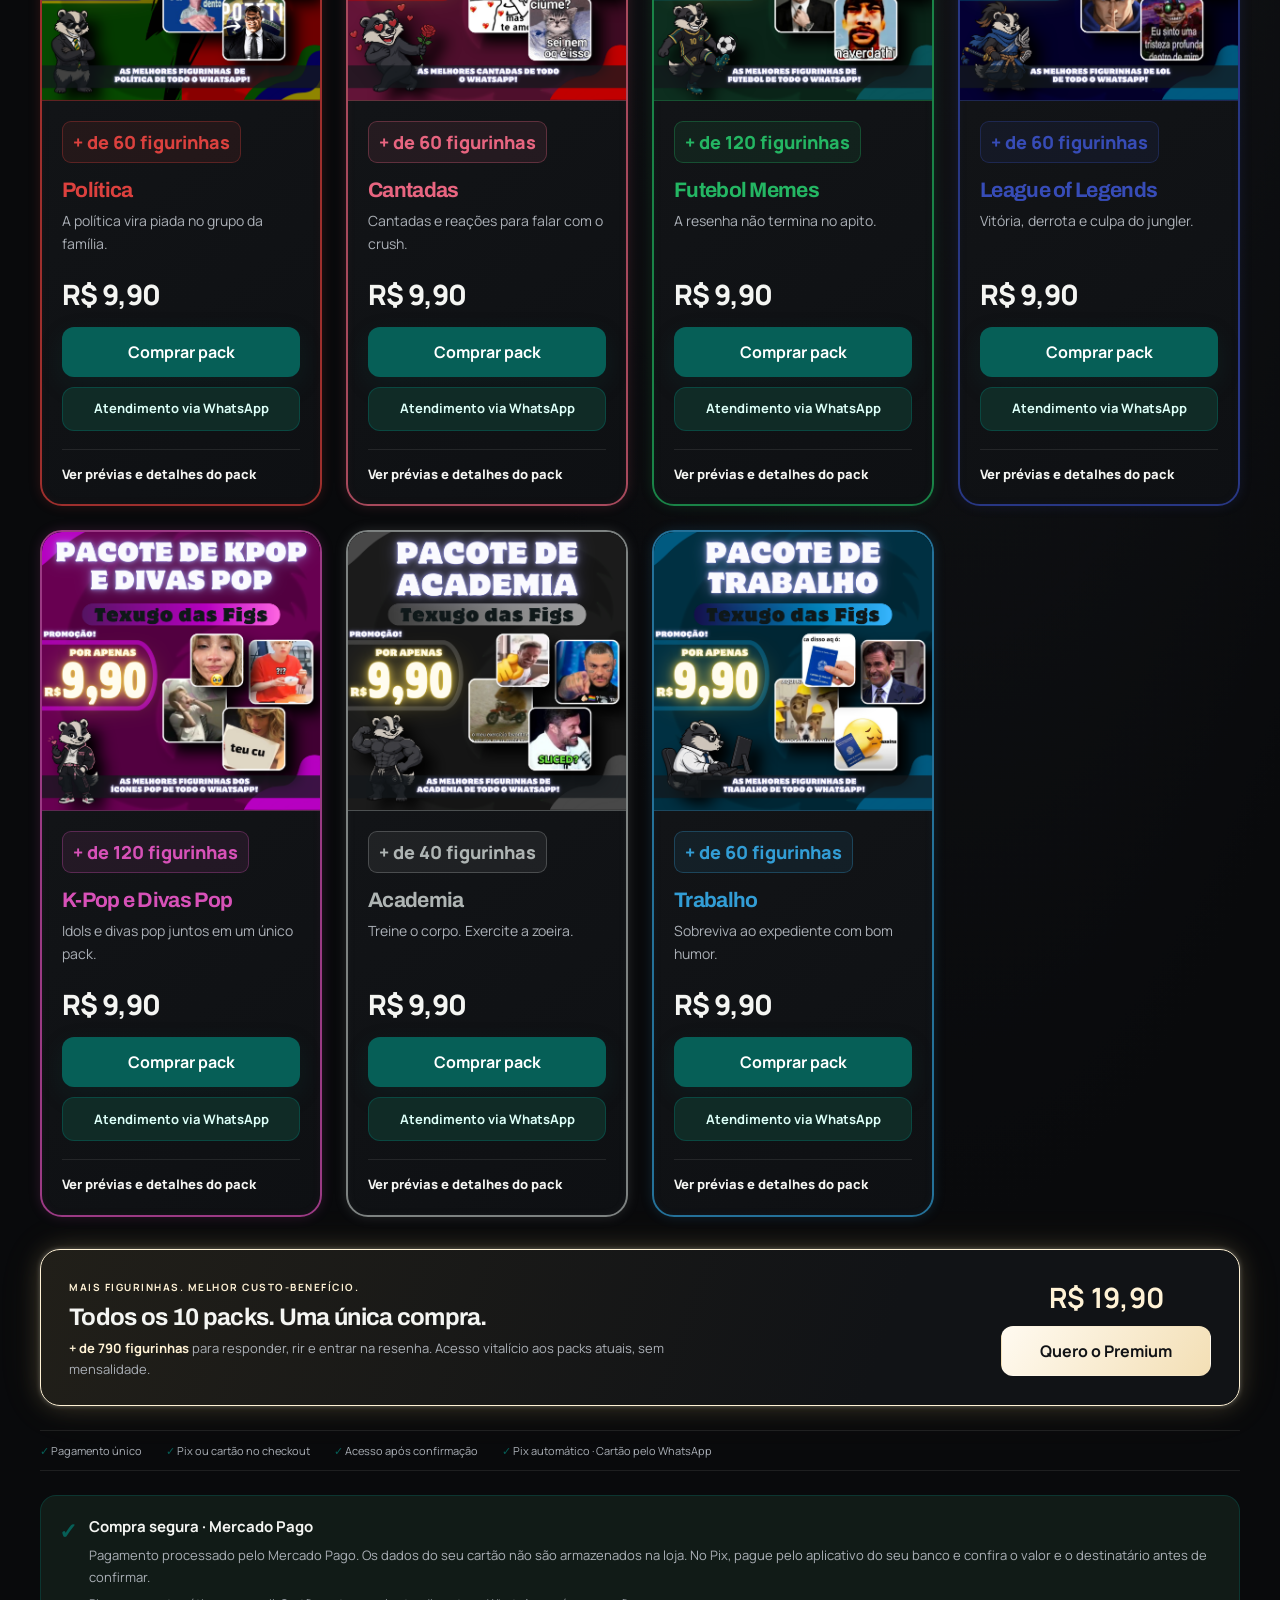
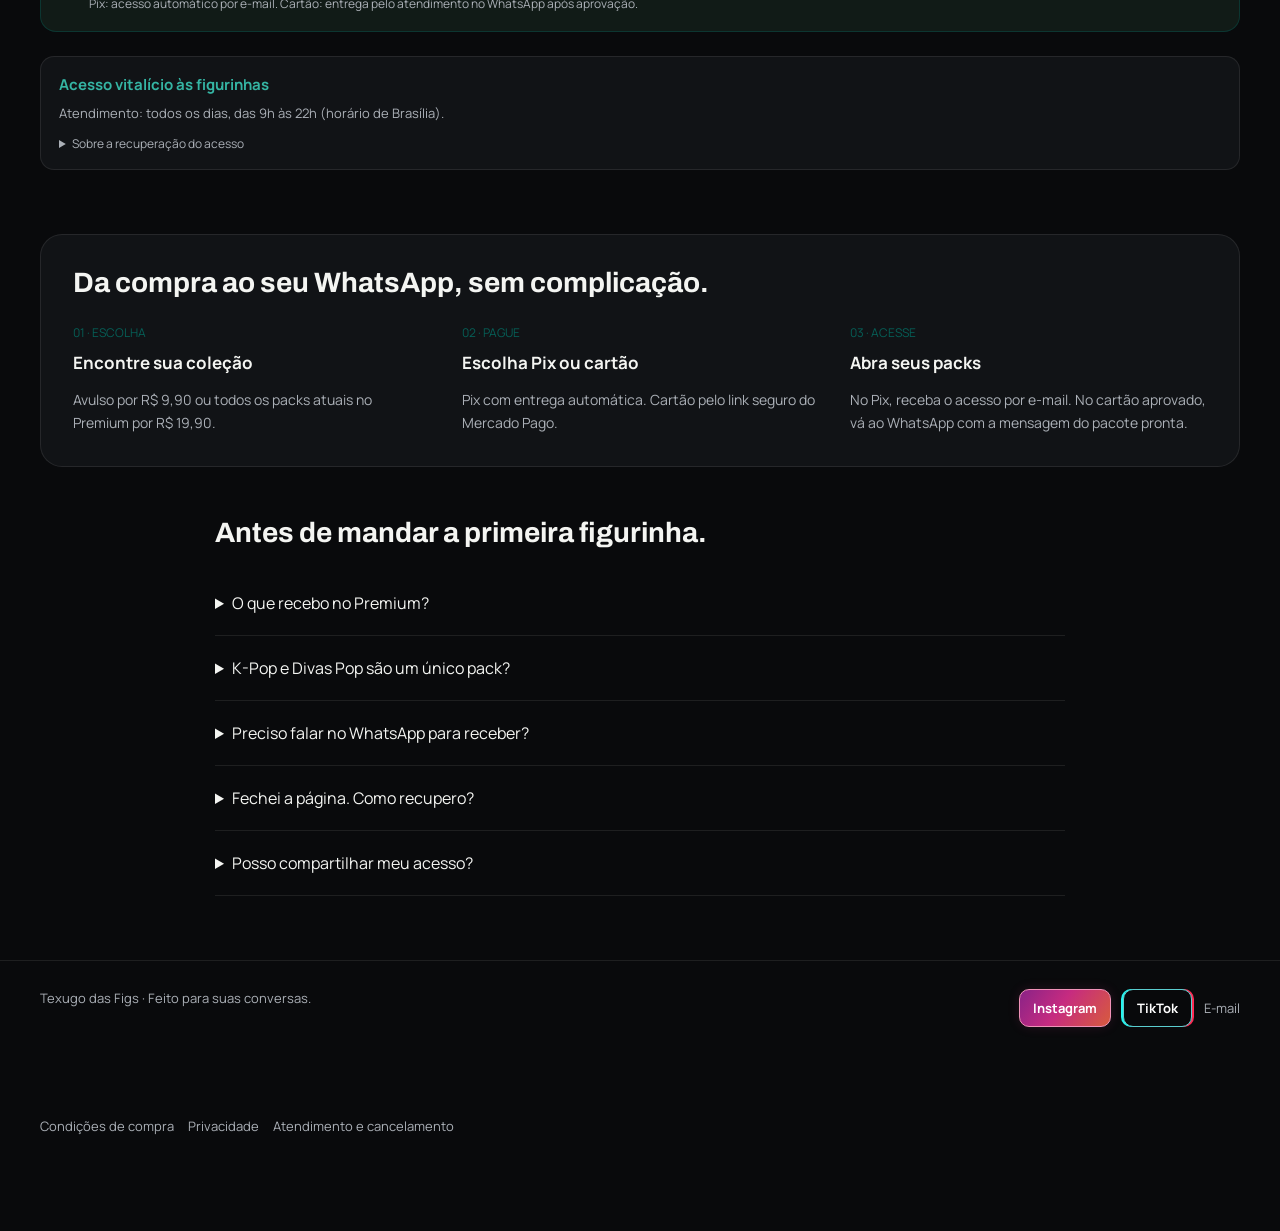
==== commit 9985e3f8: "Restaurar preços originais na vitrine TikTok" ====
--- a/tiktok/index.html
+++ b/tiktok/index.html
@@ -6,7 +6,7 @@
   <meta name="description" content="Texugo das Figs — escolha seu pack, pague e acesse seus canais.">
   <title>Texugo das Figs · Seus packs, sem complicação</title>
   <link rel="icon" href="../media/icone02.png"><link rel="stylesheet" href="../styles.css?v=c48d117406fb">
-  <script src="../app.js?v=e7d8c7c808d0" type="module"></script>
+  <script src="../app.js?v=14a1994e0dd2" type="module"></script>
 </head>
 <body>
   <div id="demo-banner" class="demo-banner" hidden>PRÉVIA LOCAL · Pagamentos e e-mails simulados. Nenhuma cobrança real.</div>
